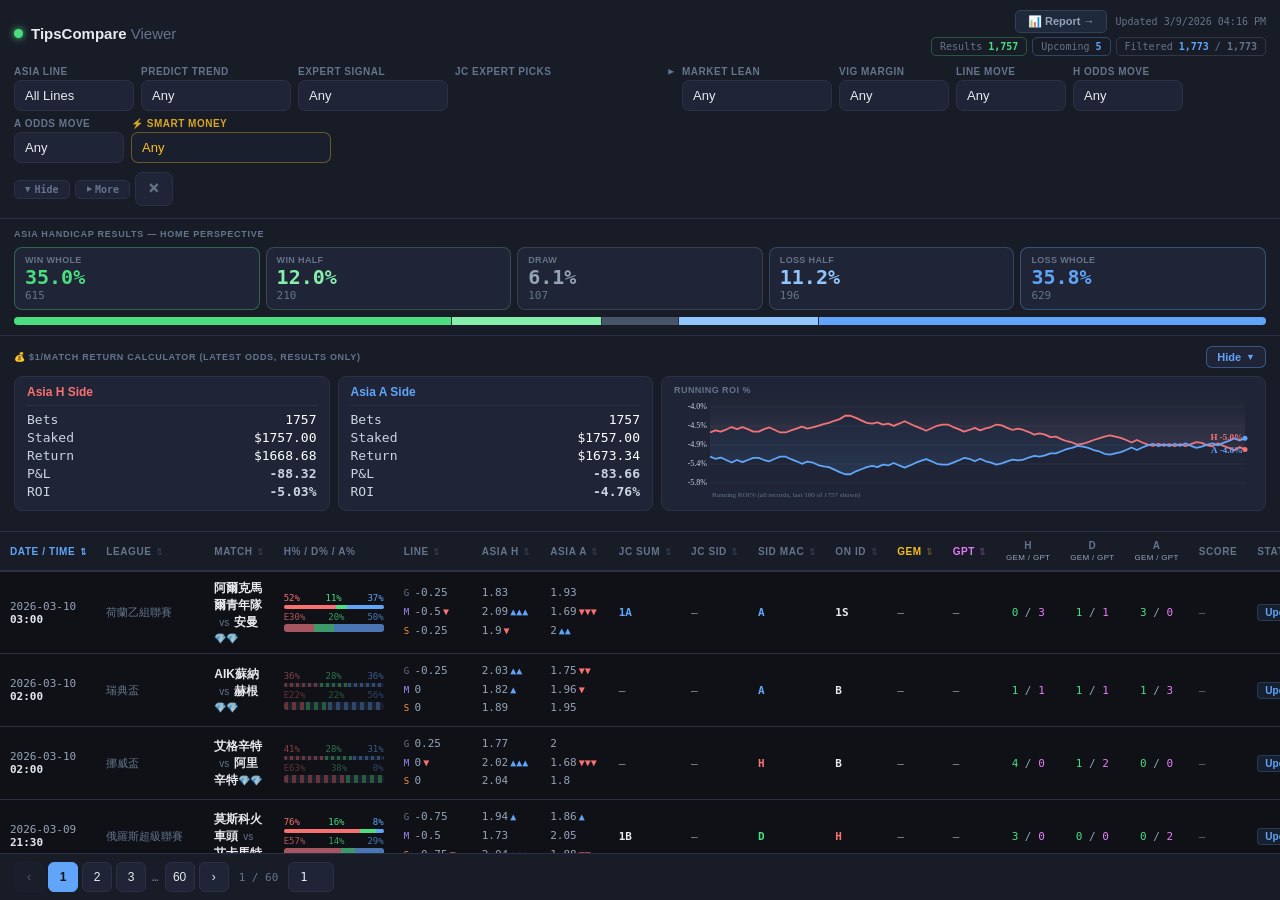
==== index.html @ 4c1ea46a "Add files via upload Now I understand the bug precisely:  1,822 records: ASIALINELN=0 with opening" ====
<!DOCTYPE html>
<html lang="zh-TW">
<head>
<meta charset="UTF-8"/>
<meta name="viewport" content="width=device-width, initial-scale=1.0, maximum-scale=1.0"/>
<title>TipsCompare Viewer</title>
<link rel="stylesheet" href="css/style.css"/>
</head>
<body>

<header>
  <div class="header-top">
    <div class="logo">
      <div class="logo-dot"></div>
      <h1>TipsCompare <span>Viewer</span></h1>
    </div>
    <div style="display:flex;flex-direction:column;align-items:flex-end;gap:4px">
      <div style="display:flex;align-items:center;gap:8px">
        <a href="report.html" style="padding:4px 12px;border-radius:5px;border:1px solid #334155;background:#1e293b;color:#94a3b8;font-size:11px;font-weight:600;text-decoration:none;font-family:var(--sans)">📊 Report →</a>
        <span class="updated" id="updatedAt"></span>
      </div>
      <div class="hstats">
        <div class="hstat" style="border-color:rgba(74,222,128,.3)">Results <b id="hResult" style="color:var(--accent)">—</b></div>
        <div class="hstat" style="border-color:rgba(96,165,250,.3)">Upcoming <b id="hPreeve" style="color:var(--accent2)">—</b></div>
        <div class="hstat" style="border-color:rgba(148,163,184,.2)">Filtered <b id="showCount" style="color:var(--accent2)">—</b> / <b id="totalCount" style="color:var(--muted)">—</b></div>
      </div>
    </div>
  </div>

  <!-- Secondary filters: collapsed by default -->
  <div class="filters collapsed" id="filtersPanel">
    <div class="fg" style="min-width:100px;max-width:130px">
      <div class="fl">Date Range</div>
      <select id="dateRangeSelect">
        <option value="">All Time</option>
        <option value="1">Last 1 Month</option>
        <option value="2">Last 2 Months</option>
        <option value="3">Last 3 Months</option>
        <option value="6">Last 6 Months</option>
        <option value="12">Last 12 Months</option>
      </select>
    </div>
    <div class="fg" style="min-width:90px;max-width:130px"><div class="fl">Search Teams</div><input type="text" id="searchInput" placeholder="Team name…"/></div>
    <div class="fg" style="min-width:90px;max-width:120px"><div class="fl">League</div><select id="catSelect"><option value="">All</option></select></div>
    <div class="fg" style="min-width:90px;max-width:110px">
      <div class="fl">Status</div>
      <select id="statusSelect">
        <option value="">All</option>
        <option value="Result">Result</option>
        <option value="PREEVE">Upcoming</option>
        <option value="Cancel">Cancelled</option>
        <option value="Closed">Closed</option>
        <option value="Suspen">Suspended</option>
      </select>
    </div>
  </div>

  <!-- Main filters: always visible -->
  <div class="filters" id="filtersMain">
    <div class="fg" style="min-width:90px;max-width:120px">
      <div class="fl">Asia Line</div>
      <select id="asialineSelect"><option value="">All Lines</option></select>
    </div>
    <div class="fg" style="min-width:110px;max-width:150px">
      <div class="fl">Predict Trend</div>
      <select id="predictSelect">
        <option value="">Any</option>
        <option value="H-lead">H Leaning (H highest)</option>
        <option value="D-lead">D Leaning (D highest)</option>
        <option value="A-lead">A Leaning (A highest)</option>
        <option disabled>── H Side ──</option>
        <option value="H-weak">H Mild (H &lt; 50%)</option>
        <option value="H-strong">H Backed (H ≥ 50%)</option>
        <option value="H-vstrong">H Dominant (H ≥ 70%)</option>
        <option disabled>── A Side ──</option>
        <option value="A-weak">A Mild (A &lt; 50%)</option>
        <option value="A-strong">A Backed (A ≥ 50%)</option>
        <option value="A-vstrong">A Dominant (A ≥ 70%)</option>
      </select>
    </div>
    <div class="fg fg-expert" style="min-width:110px;max-width:150px">
      <div class="fl">Expert Signal</div>
      <select id="expertSelect">
        <option value="">Any</option>
        <option disabled>── Direction ──</option>
        <option value="H-dom">H Leaning (Expert H highest)</option>
        <option value="H-strong-e">H Backed (Expert H ≥ 50%)</option>
        <option value="H-vstrong-e">H Dominant (Expert H ≥ 67%)</option>
        <option value="H-ultra-e">H Overwhelming (Expert H ≥ 83%)</option>
        <option value="A-dom">A Leaning (Expert A highest)</option>
        <option value="A-strong-e">A Backed (Expert A ≥ 50%)</option>
        <option value="A-vstrong-e">A Dominant (Expert A ≥ 67%)</option>
        <option value="A-ultra-e">A Overwhelming (Expert A ≥ 83%)</option>
        <option disabled>── Band Signal ──</option>
        <option value="H-max-weak">H Max ≤54% (H leads, weak signal)</option>
        <option value="H-max-mod">H Max 55–59% (H leads, moderate)</option>
        <option value="A-max-weak">A Max ≤54% (A leads, weak signal)</option>
        <option value="A-max-mod">A Max 55–59% (A leads, moderate)</option>
        <option disabled>── vs Predict ──</option>
        <option value="agree">Agrees with Predict</option>
        <option value="disagree">Disagrees with Predict</option>
        <option disabled>── Split Signal ──</option>
        <option value="split10">Split ≤10pts (H/A within 10pts)</option>
        <option value="split20">Split ≤20pts (H/A within 20pts)</option>
        <option disabled>── Confidence ──</option>
        <option value="high-conf">High Confidence</option>
        <option value="high-conf-H">High Conf + H Leaning</option>
        <option value="high-conf-H50">High Conf + H ≥ 50%</option>
        <option value="high-conf-H70">High Conf + H ≥ 67%</option>
        <option value="high-conf-H90">High Conf + H ≥ 83%</option>
        <option value="high-conf-A">High Conf + A Leaning</option>
        <option value="high-conf-A50">High Conf + A ≥ 50%</option>
        <option value="high-conf-A70">High Conf + A ≥ 67%</option>
        <option value="high-conf-A90">High Conf + A ≥ 83%</option>
        <option value="low-conf">Low Confidence ⚠</option>
        <option value="low-conf-H">Low Conf ⚠ + H Leaning</option>
        <option value="low-conf-H50">Low Conf ⚠ + H ≥ 50%</option>
        <option value="low-conf-H70">Low Conf ⚠ + H ≥ 67%</option>
        <option value="low-conf-H90">Low Conf ⚠ + H ≥ 83%</option>
        <option value="low-conf-A">Low Conf ⚠ + A Leaning</option>
        <option value="low-conf-A50">Low Conf ⚠ + A ≥ 50%</option>
        <option value="low-conf-A70">Low Conf ⚠ + A ≥ 67%</option>
        <option value="low-conf-A90">Low Conf ⚠ + A ≥ 83%</option>
      </select>
    </div>
    <div class="fg fg-jcpick" style="min-width:220px;max-width:420px">
      <div class="fl" style="display:flex;align-items:center;justify-content:space-between;cursor:pointer;user-select:none" onclick="toggleJCPickPanel()">
        <span>JC Expert Picks</span>
        <span id="jcPickArrow" style="font-size:10px;color:#64748b;margin-left:6px;display:inline-block;transform:rotate(-90deg);transition:transform .2s">&#x25BC;</span>
      </div>
      <div id="jcPickFilter" style="display:none;flex-direction:column;gap:5px">
        <!-- rows injected by initJCPickFilter() -->
      </div>
    </div>
    <div class="fg" style="min-width:110px;max-width:150px">
      <div class="fl">Market Lean</div>
      <select id="marketSelect">
        <option value="">Any</option>
        <option value="balanced">Balanced (48–52%)</option>
        <option value="dead-even">Dead Even (49–51%)</option>
        <option disabled>── H Side ──</option>
        <option value="h-50to55">H Lean (50–55%)</option>
        <option value="h-slight">H Slight Edge (52–55%)</option>
        <option value="h-clear">H Clear Edge (55%+)</option>
        <option disabled>── A Side ──</option>
        <option value="a-45to50">A Lean (45–50%)</option>
        <option value="a-slight">A Slight Edge (45–48%)</option>
        <option value="a-clear">A Clear Edge (45%-)</option>
      </select>
    </div>
    <div class="fg" style="min-width:90px;max-width:110px">
      <div class="fl">Vig Margin</div>
      <select id="vigSelect">
        <option value="">Any</option>
        <option value="vig-tight">💎 Tight (&lt;5%)</option>
        <option value="vig-normal">Normal (5–6%)</option>
        <option value="vig-wide">💎💎 Wide (6–7%)</option>
        <option value="vig-soft">💎💎💎 Soft (≥7%)</option>
      </select>
    </div>
    <div class="fg" style="min-width:90px;max-width:110px">
      <div class="fl">Line Move</div>
      <select id="lineMoveSelect">
        <option value="">Any</option>
        <option value="up">▲ Any Rise</option>
        <option value="up2">▲▲ Rose ≥0.5</option>
        <option value="up3">▲▲▲ Rose ≥1.0</option>
        <option value="down">▼ Any Drop</option>
        <option value="down2">▼▼ Dropped ≥0.5</option>
        <option value="down3">▼▼▼ Dropped ≥1.0</option>
        <option value="flat">— Unchanged</option>
      </select>
    </div>
    <div class="fg" style="min-width:90px;max-width:110px">
      <div class="fl">H Odds Move</div>
      <select id="hMoveSelect">
        <option value="">Any</option>
        <option value="short">▼ Any Shorten</option>
        <option value="short2">▼▼ Shortened ≥5%</option>
        <option value="short3">▼▼▼ Shortened ≥10%</option>
        <option value="drift">▲ Any Lengthen</option>
        <option value="drift2">▲▲ Lengthened ≥5%</option>
        <option value="drift3">▲▲▲ Lengthened ≥10%</option>
        <option value="flat">— Unchanged</option>
      </select>
    </div>
    <div class="fg" style="min-width:90px;max-width:110px">
      <div class="fl">A Odds Move</div>
      <select id="aMoveSelect">
        <option value="">Any</option>
        <option value="short">▼ Any Shorten</option>
        <option value="short2">▼▼ Shortened ≥5%</option>
        <option value="short3">▼▼▼ Shortened ≥10%</option>
        <option value="drift">▲ Any Lengthen</option>
        <option value="drift2">▲▲ Lengthened ≥5%</option>
        <option value="drift3">▲▲▲ Lengthened ≥10%</option>
        <option value="flat">— Unchanged</option>
      </select>
    </div>
    <div class="fg fg-smart" style="min-width:130px;max-width:200px">
      <div class="fl">⚡ Smart Money</div>
      <select id="smartSelect">
        <option value="">Any</option>
        <option disabled>── H Bet Signals ──</option>
        <option value="sm1">▲ Line Rose + Expert H≥67% (H bet)</option>
        <option value="sm3">▲ Line Rose + Expert H≥67% + Vig&lt;6% (H bet)</option>
        <option value="sm2">▲ Line Rose + Expert H≥83% + Vig&lt;6% (H bet)</option>
        <option disabled>── Contrarian H Signals ──</option>
        <option value="sm4">Expert A≥83% + Line Unchanged (H bet)</option>
        <option value="sm5">Expert A≥83% + Line Rose (H bet)</option>
        <option disabled>── A Bet Signals ──</option>
        <option value="sm6">▼ Line Dropped + Expert A≥50% + Vig&lt;6% (A bet)</option>
        <option disabled>── Contrarian A Signals ──</option>
        <option value="sm7">Expert H≥83% + Line Unchanged (A bet)</option>
        <option disabled>── 6-Expert Consensus Fade ──</option>
        <option value="sm8">3+ Experts H + H odds drift (A bet) +14.5%</option>
        <option value="sm9">3+ Experts H + A odds short (A bet) +13.0%</option>
        <option value="sm10">3+ Experts H + Line dropped (A bet) +9.5%</option>
        <option value="sm11">4+ Experts A consensus (H bet) +5.6%</option>
        <option value="sm12">4+ Experts H consensus (A bet) +3.3%</option>
        <option disabled>── 💀 Best-Price Skull (fade) ──</option>
        <option value="sm13">💀 HKJC best HOME price (lean Away)</option>
        <option value="sm14">💀 HKJC best AWAY price (lean Home)</option>
      </select>
    </div>
  </div>

  <!-- Persistent control bar — always visible -->
  <div class="filter-actions">
    <button class="filter-toggle-secondary" id="mainFilterToggle" onclick="toggleMainFilters()">
      <span class="ft-arrow" id="mainFilterArrow" style="transition:transform .2s;display:inline-block">▼</span>
      <span id="mainFilterLabel">Hide</span>
    </button>
    <button class="filter-toggle-secondary" id="filterToggle" onclick="toggleFilters()">
      <span class="ft-arrow" id="secFilterArrow" style="transform:rotate(-90deg);transition:transform .2s;display:inline-block">▼</span>
      <span id="filterToggleLabel">More</span>
    </button>
    <button class="btn-clear" onclick="clearFilters()">&#x2715;</button>
  </div>
</header>


<div id="asiaStats">
  <div class="as-title">Asia Handicap Results — Home Perspective</div>
  <div class="as-row">
    <div class="as-card ww"><div class="as-card-label">Win Whole</div><div class="as-card-pct" id="as-ww-p">—</div><div class="as-card-count" id="as-ww">—</div></div>
    <div class="as-card wh"><div class="as-card-label">Win Half</div><div class="as-card-pct" id="as-wh-p">—</div><div class="as-card-count" id="as-wh">—</div></div>
    <div class="as-card dd"><div class="as-card-label">Draw</div><div class="as-card-pct" id="as-dd-p">—</div><div class="as-card-count" id="as-dd">—</div></div>
    <div class="as-card lh"><div class="as-card-label">Loss Half</div><div class="as-card-pct" id="as-lh-p">—</div><div class="as-card-count" id="as-lh">—</div></div>
    <div class="as-card lw"><div class="as-card-label">Loss Whole</div><div class="as-card-pct" id="as-lw-p">—</div><div class="as-card-count" id="as-lw">—</div></div>
  </div>
  <div class="as-bar-wrap" id="as-bar"></div>
</div>

<div id="betCalc">
  <div style="display:flex;align-items:center;justify-content:space-between;margin-bottom:8px">
    <div class="bc-title" style="margin-bottom:0">💰 $1/Match Return Calculator (Latest Odds, Results Only)</div>
    <button class="filter-toggle active" id="betCalcToggle" onclick="toggleBetCalc()"><span id="betCalcLabel">Hide</span> <span class="ft-arrow">▼</span></button>
  </div>
  <div class="bc-summary" id="betCalcBody">
    <div class="bc-card">
      <div class="bc-side" style="color:#f87171">Asia H Side</div>
      <div class="bc-row"><span>Bets</span><span id="bc-h-bets">—</span></div>
      <div class="bc-row"><span>Staked</span><span id="bc-h-staked">—</span></div>
      <div class="bc-row"><span>Return</span><span id="bc-h-return">—</span></div>
      <div class="bc-row"><span>P&amp;L</span><span id="bc-h-pnl">—</span></div>
      <div class="bc-row"><span>ROI</span><span id="bc-h-roi">—</span></div>
    </div>
    <div class="bc-card">
      <div class="bc-side" style="color:#60a5fa">Asia A Side</div>
      <div class="bc-row"><span>Bets</span><span id="bc-a-bets">—</span></div>
      <div class="bc-row"><span>Staked</span><span id="bc-a-staked">—</span></div>
      <div class="bc-row"><span>Return</span><span id="bc-a-return">—</span></div>
      <div class="bc-row"><span>P&amp;L</span><span id="bc-a-pnl">—</span></div>
      <div class="bc-row"><span>ROI</span><span id="bc-a-roi">—</span></div>
    </div>
    <div class="bc-card" style="flex:2;min-width:200px">
      <div class="bc-card-label">Running ROI %</div>
      <div class="bc-chart-wrap"><canvas id="betChart"></canvas></div>
    </div>
  </div>
</div>

<!-- ML Predictions widget -->

</div>

<div id="loadingState"><div class="spinner"></div><span>Loading match data…</span></div>

<div id="errorState">
  <div style="font-size:36px">⚠️</div>
  <h2>Could not load data</h2>
  <p id="errorMsg" style="font-size:12px;max-width:400px;line-height:1.6;color:var(--muted)"></p>
  <br/><button class="retry-btn" onclick="loadData()">↻ Retry</button>
</div>

<div class="table-scroll" id="tableArea" style="display:none">
  <table id="mainTable">
    <thead><tr>
      <th onclick="sortBy('DATE')" id="th-DATE">Date / Time <span class="si">⇅</span></th>
      <th onclick="sortBy('CATEGORY')" id="th-CATEGORY">League <span class="si">⇅</span></th>
      <th onclick="sortBy('TEAMH')" id="th-TEAMH">Match <span class="si">⇅</span></th>
      <th id="th-PREDICT">H% / D% / A%</th>
      <th onclick="sortBy('ASIALINE')" id="th-ASIALINE">Line <span class="si">⇅</span></th>
      <th onclick="sortBy('ASIAH')" id="th-ASIAH">Asia H <span class="si">⇅</span></th>
      <th onclick="sortBy('ASIAA')" id="th-ASIAA">Asia A <span class="si">⇅</span></th>
      <th onclick="sortBy('JCTIPSUM')" id="th-JCTIPSUM">JC Sum <span class="si">⇅</span></th>
      <th onclick="sortBy('JCTIPSID')" id="th-JCTIPSID">JC SID <span class="si">⇅</span></th>
      <th onclick="sortBy('TIPSIDMAC')" id="th-TIPSIDMAC">SID Mac <span class="si">⇅</span></th>
      <th onclick="sortBy('TIPSONID')" id="th-TIPSONID">ON ID <span class="si">⇅</span></th>
      <th onclick="sortBy('TIPSGEM')" id="th-TIPSGEM" style="color:#fbbf24">Gem <span class="si">⇅</span></th>
      <th onclick="sortBy('TIPSGPT')" id="th-TIPSGPT" style="color:#e879f9">GPT <span class="si">⇅</span></th>
      <th onclick="sortBy('GEMH')" id="th-GEMH" style="text-align:center">H<br><span style="font-size:8px;color:#94a3b8;font-weight:400;letter-spacing:.04em">Gem / GPT</span></th>
      <th onclick="sortBy('GEMD')" id="th-GEMD" style="text-align:center">D<br><span style="font-size:8px;color:#94a3b8;font-weight:400;letter-spacing:.04em">Gem / GPT</span></th>
      <th onclick="sortBy('GEMA')" id="th-GEMA" style="text-align:center">A<br><span style="font-size:8px;color:#94a3b8;font-weight:400;letter-spacing:.04em">Gem / GPT</span></th>
      <th>Score</th>
      <th>Status</th>
    </tr></thead>
    <tbody id="tableBody"></tbody>
  </table>
  <div class="empty" id="emptyState" style="display:none"><span>🔎</span>No matches found.</div>
</div>

<div class="pagination" id="pagination"></div>

<div class="panel-overlay" id="panelOverlay" onclick="closePanelBg(event)">
  <div class="panel">
    <div class="ph">
      <div><div class="ph-title" id="panelTitle"></div><div class="ph-meta" id="panelMeta"></div></div>
      <button class="pc-btn" onclick="closePanel()">✕</button>
    </div>
    <div class="pb" id="panelBody"></div>
  </div>
</div>

<script src="js/helpers.js"></script>
<script src="js/stats.js"></script>
<script src="js/app.js"></script>
<script src="js/render.js"></script>
<script src="js/detail.js"></script>
<script src="js/report-ml.js"></script>
</body>
</html>
---- css/style.css ----
:root{--bg:#0f1117;--surface:#181c27;--surface2:#1f2536;--border:#2b3048;--accent:#4ade80;--accent2:#60a5fa;--warn:#fb923c;--text:#e8eaf0;--muted:#64748b;--mono:'IBM Plex Mono',monospace;--sans:'Outfit',sans-serif}
*{box-sizing:border-box;margin:0;padding:0;-webkit-tap-highlight-color:transparent}
html,body{height:100%;overflow:hidden}
body{background:var(--bg);color:var(--text);font-family:var(--sans);font-size:14px;display:flex;flex-direction:column;height:100vh}

/* HEADER */
header{background:var(--surface);border-bottom:1px solid var(--border);padding:10px 14px;flex-shrink:0}
.header-top{display:flex;align-items:center;justify-content:space-between;gap:8px;margin-bottom:10px}
.logo{display:flex;align-items:center;gap:8px}
.logo-dot{width:9px;height:9px;border-radius:50%;background:var(--accent);box-shadow:0 0 7px var(--accent);flex-shrink:0}
.logo h1{font-size:15px;font-weight:800}
.logo span{color:var(--muted);font-weight:400}
.hstats{display:flex;gap:5px;flex-wrap:wrap}
.hstat{padding:3px 8px;border-radius:5px;border:1px solid var(--border);color:var(--muted);font-family:var(--mono);font-size:10px;white-space:nowrap}
.hstat b{color:var(--text)}
.updated{font-size:10px;color:var(--muted);font-family:var(--mono);white-space:nowrap}

/* FILTERS */
.filter-header{display:flex;align-items:center;justify-content:space-between;margin-bottom:6px}
.filter-toggle{display:flex;align-items:center;gap:5px;padding:4px 10px;border-radius:6px;border:1px solid var(--border);background:var(--surface2);color:var(--muted);font-size:11px;font-family:var(--sans);font-weight:600;cursor:pointer;white-space:nowrap;transition:color .15s,border-color .15s}
.filter-toggle.active{color:var(--accent2);border-color:rgba(96,165,250,.4)}
.ft-arrow{font-size:9px;transition:transform .2s;display:inline-block}
.filter-toggle.collapsed .ft-arrow{transform:rotate(-90deg)}
.filters{display:flex;flex-wrap:wrap;gap:7px;margin-bottom:5px}
.filters.collapsed{display:none}
.fg{display:flex;flex-direction:column;gap:3px;flex:0 1 auto;min-width:100px}
.fl{font-size:10px;font-weight:700;color:var(--muted);text-transform:uppercase;letter-spacing:.05em}
.filters-secondary-row{display:flex;align-items:center;gap:8px;margin-bottom:4px}
.filter-toggle-secondary{padding:3px 10px;border-radius:5px;border:1px solid var(--border);background:var(--surface2);color:var(--muted);font-size:10px;font-weight:600;cursor:pointer;font-family:var(--mono);display:inline-flex;align-items:center;gap:4px}
.filter-toggle-secondary:hover{color:var(--text);border-color:#475569}
.filter-actions{display:flex;flex-direction:row;gap:5px;align-items:center;padding:4px 0 2px;flex-wrap:wrap}
input,select{background:var(--surface2);border:1px solid var(--border);border-radius:7px;color:var(--text);font-family:var(--sans);font-size:13px;padding:7px 10px;outline:none;width:100%;transition:border-color .15s;appearance:none;-webkit-appearance:none}
input:focus,select:focus{border-color:var(--accent2)}
input::placeholder{color:var(--muted)}
.btn-clear{padding:7px 12px;border-radius:7px;font-size:12px;font-weight:600;font-family:var(--sans);cursor:pointer;border:1px solid var(--border);background:var(--surface2);color:var(--muted);white-space:nowrap;align-self:flex-end;min-height:34px}
.btn-clear:active{color:var(--text)}

/* SMART MONEY FILTER */
.fg-smart select{background:#1a1f2e;border:1px solid rgba(251,191,36,.35);border-radius:7px;color:#fbbf24}
.fg-smart select:focus{border-color:rgba(251,191,36,.7)}
.fg-smart .fl{color:#fbbf24;opacity:.85}
/* RESULTS BAR */
.results-bar{padding:5px 14px;font-size:11px;color:var(--muted);font-family:var(--mono);display:flex;justify-content:space-between;align-items:center;border-bottom:1px solid var(--border);flex-shrink:0;flex-wrap:wrap;gap:2px}
.results-bar b{color:var(--accent)}

/* BET CALCULATOR */
#betCalc{background:var(--surface);border-bottom:1px solid var(--border);padding:10px 14px;flex-shrink:0;display:none}
.bc-title{font-size:9px;font-weight:700;text-transform:uppercase;letter-spacing:.08em;color:var(--muted);margin-bottom:8px;font-family:var(--sans)}
.bc-summary{display:flex;gap:8px;flex-wrap:wrap;margin-bottom:10px}
.bc-card{flex:1;min-width:120px;background:var(--surface2);border:1px solid var(--border);border-radius:8px;padding:8px 12px}
.bc-card-label{font-size:9px;font-weight:700;text-transform:uppercase;letter-spacing:.05em;color:var(--muted);margin-bottom:4px}
.bc-side{font-size:12px;font-weight:700;margin-bottom:6px;padding-bottom:6px;border-bottom:1px solid var(--border);color:#fff}
.bc-row{display:flex;justify-content:space-between;font-size:13px;font-family:var(--mono);margin-bottom:3px;color:#fff}
.bc-row span:first-child{color:#cbd5e1}
.bc-pos{color:#4ade80;font-weight:700}
.bc-neg{color:#f87171;font-weight:700}
.bc-chart-wrap{position:relative;height:110px}
canvas#betChart{width:100%;height:110px}
/* ASIA STATS PANEL */
#asiaStats{background:var(--surface);border-bottom:1px solid var(--border);padding:10px 14px;flex-shrink:0;display:none}
.as-title{font-size:9px;font-weight:700;text-transform:uppercase;letter-spacing:.08em;color:var(--muted);margin-bottom:8px;font-family:var(--sans)}
.as-row{display:flex;gap:6px;align-items:stretch;margin-bottom:7px;flex-wrap:wrap}
.as-card{flex:1;min-width:56px;background:var(--surface2);border-radius:8px;padding:7px 10px;border:1px solid var(--border);display:flex;flex-direction:column;gap:2px}
.as-card.ww{border-color:rgba(74,222,128,.35)}
.as-card.wh{border-color:rgba(134,239,172,.2)}
.as-card.dd{border-color:rgba(148,163,184,.2)}
.as-card.lh{border-color:rgba(147,197,253,.2)}
.as-card.lw{border-color:rgba(96,165,250,.35)}
.as-card-label{font-size:9px;color:var(--muted);font-weight:600;text-transform:uppercase;letter-spacing:.04em;white-space:nowrap}
.as-card-pct{font-size:20px;font-weight:800;font-family:var(--mono);line-height:1}
.as-card-count{font-size:11px;font-family:var(--mono);color:var(--muted)}
.as-card.ww .as-card-pct{color:#4ade80}
.as-card.wh .as-card-pct{color:#86efac}
.as-card.dd .as-card-pct{color:#94a3b8}
.as-card.lh .as-card-pct{color:#93c5fd}
.as-card.lw .as-card-pct{color:#60a5fa}
.as-bar-wrap{height:8px;border-radius:4px;background:var(--border);display:flex;overflow:hidden;gap:1px}
.as-bar-ww{background:#4ade80}
.as-bar-wh{background:#86efac}
.as-bar-dd{background:#475569}
.as-bar-lh{background:#93c5fd}
.as-bar-lw{background:#60a5fa}
@media(max-width:480px){
  .as-card{padding:6px 8px}
  .as-card-count{font-size:15px}
  .as-card-label{font-size:8px}
}

/* LOADING / ERROR */
#loadingState{display:flex;flex-direction:column;align-items:center;justify-content:center;flex:1;gap:14px;color:var(--muted)}
.spinner{width:32px;height:32px;border:3px solid var(--border);border-top-color:var(--accent);border-radius:50%;animation:spin .8s linear infinite}
@keyframes spin{to{transform:rotate(360deg)}}
#errorState{display:none;flex-direction:column;align-items:center;justify-content:center;flex:1;gap:10px;color:var(--muted);text-align:center;padding:24px}
#errorState h2{color:#f87171;font-size:16px}
.retry-btn{padding:8px 18px;background:var(--surface2);border:1px solid var(--border);border-radius:7px;color:var(--text);font-size:13px;font-family:var(--sans);cursor:pointer;font-weight:600}

/* TABLE SCROLL */
.table-scroll{flex:1;overflow:auto;-webkit-overflow-scrolling:touch}

/* DESKTOP TABLE */
@media(min-width:600px){
  table{width:100%;border-collapse:collapse;font-size:12px;min-width:600px}
  thead th{padding:8px 10px;text-align:left;font-size:10px;font-weight:700;text-transform:uppercase;letter-spacing:.06em;color:var(--muted);white-space:nowrap;cursor:pointer;user-select:none;border-bottom:2px solid var(--border);background:var(--surface);font-family:var(--sans);transition:color .15s}
  thead th:hover{color:var(--text)}
  thead th.sort-asc,thead th.sort-desc{color:var(--accent2)}
  thead th .si{font-size:9px;margin-left:2px;opacity:.3}
  thead th.sort-asc .si,thead th.sort-desc .si{opacity:1}
  tbody tr{border-bottom:1px solid var(--border);cursor:pointer;transition:background .1s}
  tbody tr:hover{background:var(--surface2)}
  tbody tr.selected{background:#1a2640;border-left:3px solid var(--accent2)}
  td{padding:8px 10px;white-space:nowrap;overflow:hidden;max-width:150px;text-overflow:ellipsis;color:#c0c8d8;font-family:var(--mono);font-size:11px}
  td.tcell{font-family:var(--sans);font-size:12px;color:var(--text);font-weight:500}
  td.ccell{font-family:var(--sans);font-size:11px;color:var(--muted)}
  .oc{color:#94a3b8}
}

@media(max-width:599px){
  /* Body layout */
  html,body{height:auto;overflow:auto}
  body{min-height:100vh}
  .table-scroll{flex:1;overflow:visible;max-height:none}

  /* Header compact */
  header{padding:8px 10px}
  .header-top{margin-bottom:6px;gap:6px}
  .logo h1{font-size:13px}
  .logo-dot{width:7px;height:7px}
  .hstats{gap:4px}
  .hstat{font-size:9px;padding:2px 6px}
  .updated{font-size:9px}

  /* Filters: auto-fill, min 100px → 3 per row on most phones */
  .filters{display:grid;grid-template-columns:repeat(auto-fill,minmax(100px,1fr));gap:5px;margin-bottom:5px}
  .filters.collapsed{display:none}
  .fg{min-width:0}
  input,select{font-size:11px;padding:5px 7px}
  .fl{font-size:9px}

  /* Expert Signal & JC Expert Picks: wider, span 2 cols */
  .fg-expert{grid-column:span 1}
  .fg-jcpick{grid-column:1/-1}
  .fg-smart{grid-column:span 1}

  /* Action buttons row: always visible below filters */
  .filter-actions{flex-direction:row;gap:5px;padding:4px 0 2px}
  .filter-toggle-secondary{padding:5px 10px;font-size:11px;border-radius:6px;white-space:nowrap}
  .btn-clear{padding:5px 10px;font-size:11px;min-height:auto;align-self:auto}

  /* Table cards */
  table,thead,tbody,tr,th,td{display:block;width:100%}
  table.ot,table.ot thead,table.ot tbody,table.ot tr,table.ot th,table.ot td{display:revert;width:auto}
  thead{display:none}
  tbody tr{background:var(--surface);border:1px solid var(--border);border-radius:10px;margin:8px 10px;padding:12px;cursor:pointer;position:relative}
  tbody tr:active{background:var(--surface2)}
  tbody tr.selected{border-color:var(--accent2);background:#1a2640}
  td{padding:0;border:none;white-space:normal;max-width:100%;overflow:visible}

  /* Pagination */
  .pagination{flex-wrap:wrap;justify-content:center;padding:10px 8px;gap:6px;position:sticky;bottom:0;background:var(--surface);z-index:10;border-top:1px solid var(--border)}
  .pagination.pg-visible{display:flex}
  .pg-btn{width:36px;height:36px;font-size:14px;flex-shrink:0}
  .pg-info{width:100%;text-align:center;margin:4px 0 0}
  .pg-input{width:50px;height:36px;font-size:13px}
}

.score{font-weight:700;color:var(--text)}
.status-badge{display:inline-block;padding:2px 7px;border-radius:4px;font-size:10px;font-weight:700;font-family:var(--sans);white-space:nowrap}
.s-result{background:rgba(74,222,128,.1);color:var(--accent);border:1px solid rgba(74,222,128,.2)}
.s-preeve{background:rgba(96,165,250,.1);color:var(--accent2);border:1px solid rgba(96,165,250,.2)}
.s-cancel{background:rgba(148,163,184,.08);color:var(--muted);border:1px solid rgba(148,163,184,.15)}
mark{background:rgba(96,165,250,.2);color:var(--accent2);border-radius:2px;padding:0 1px}
.empty{text-align:center;padding:50px 20px;color:var(--muted)}
.empty span{font-size:28px;display:block;margin-bottom:8px}

/* PAGINATION */
.pagination{padding:8px 14px;display:none;align-items:center;gap:4px;flex-wrap:wrap;font-family:var(--mono);font-size:11px;border-top:1px solid var(--border);flex-shrink:0;background:var(--surface)}
.pagination.pg-visible{display:flex}
.pg-btn{width:30px;height:30px;border-radius:6px;border:1px solid var(--border);background:var(--surface2);color:var(--text);cursor:pointer;font-size:12px;display:flex;align-items:center;justify-content:center}
.pg-btn:active{border-color:var(--accent2);color:var(--accent2)}
.pg-btn.active{background:var(--accent2);color:#0f1117;border-color:var(--accent2);font-weight:700}
.pg-btn[disabled]{opacity:.3;cursor:default;pointer-events:none}
.pg-info{color:var(--muted);margin:0 6px}
.pg-input{width:46px;height:30px;border-radius:6px;border:1px solid var(--border);background:var(--surface2);color:var(--text);font-family:var(--mono);font-size:12px;text-align:center;outline:none;padding:0 4px}
.pg-input:focus{border-color:var(--accent2)}
@media(min-width:600px) and (max-width:1024px){
  /* Tablet: allow header to scroll so pagination is never clipped */
  html,body{height:auto;overflow:auto}
  body{min-height:100vh;flex-direction:column}
  .table-scroll{flex:1;overflow:visible;max-height:none}
  .pagination{display:flex;flex-wrap:wrap;justify-content:center;padding:10px 8px;gap:6px;position:sticky;bottom:0;background:var(--surface);z-index:10;border-top:1px solid var(--border)}
  .pagination.pg-visible{display:flex}
  .pg-btn{width:38px;height:38px;font-size:14px;flex-shrink:0}
  .pg-info{text-align:center;margin:0 4px}
  .pg-input{width:50px;height:38px;font-size:13px}
  .filters{flex-wrap:wrap;gap:6px}
}

/* DETAIL PANEL */
.panel-overlay{display:none;position:fixed;inset:0;background:rgba(0,0,0,.75);z-index:999;align-items:flex-end;justify-content:center}
.panel-overlay.open{display:flex}
@keyframes slideUp{from{transform:translateY(50px);opacity:0}to{transform:translateY(0);opacity:1}}
.panel{background:var(--surface);border:1px solid var(--border);border-radius:16px 16px 0 0;width:100%;max-width:860px;max-height:88vh;overflow-y:auto;-webkit-overflow-scrolling:touch;animation:slideUp .2s ease}
.ph{padding:14px 16px 12px;border-bottom:1px solid var(--border);display:flex;justify-content:space-between;align-items:flex-start;position:sticky;top:0;background:var(--surface);z-index:1;border-radius:16px 16px 0 0}
.ph::before{content:'';position:absolute;top:8px;left:50%;transform:translateX(-50%);width:36px;height:4px;background:var(--border);border-radius:2px}
.ph-title{font-size:16px;font-weight:700;margin-bottom:3px;line-height:1.3;padding-top:8px}
.ph-meta{font-size:11px;color:var(--muted);font-family:var(--mono)}
.pc-btn{width:28px;height:28px;border-radius:6px;background:var(--surface2);border:1px solid var(--border);color:var(--muted);font-size:14px;cursor:pointer;display:flex;align-items:center;justify-content:center;flex-shrink:0;margin-top:8px}
.pb{padding:14px 16px 32px;display:grid;grid-template-columns:1fr 1fr;gap:10px}
@media(max-width:480px){.pb{grid-template-columns:1fr}.dc.full{grid-column:1}}
.dc{background:var(--surface2);border:1px solid var(--border);border-radius:10px;padding:12px}
.dc.full{grid-column:1/-1}
.dc h3{font-size:10px;font-weight:700;text-transform:uppercase;letter-spacing:.06em;color:var(--muted);margin-bottom:10px}
.dr{display:flex;justify-content:space-between;align-items:center;margin-bottom:7px;gap:8px}
.dr:last-child{margin-bottom:0}
.dk{color:var(--muted);font-size:11px;flex-shrink:0}
.dv{color:var(--text);font-family:var(--mono);font-weight:600;font-size:11px;text-align:right}
.sd{display:flex;align-items:center;justify-content:center;gap:10px;padding:8px 0}
.st{text-align:center;flex:1}
.st .stn{font-size:11px;color:var(--muted);margin-bottom:3px}
.st .ssc{font-size:30px;font-weight:800;font-family:var(--mono);line-height:1}
.sdiv{font-size:16px;color:var(--border);font-weight:700}
.hts{text-align:center;font-size:10px;color:var(--muted);font-family:var(--mono);margin-top:4px}
.pl{display:flex;justify-content:space-between;font-size:10px;color:var(--muted);margin-bottom:5px;font-family:var(--mono)}
.pbar{height:7px;border-radius:4px;background:var(--border);display:flex;overflow:hidden}
.ph2{background:var(--accent2)}.pd2{background:#a78bfa}.pa2{background:var(--warn)}
.tg{display:grid;grid-template-columns:repeat(4,1fr);gap:6px;margin-top:6px}.tg2{display:grid;grid-template-columns:1fr 1fr;gap:6px;margin-top:6px}
.ti{background:var(--surface);border:1px solid var(--border);border-radius:7px;padding:8px 10px}
.tl{font-size:9px;color:var(--muted);margin-bottom:2px;text-transform:uppercase}
.tv{font-size:18px;font-weight:700;color:var(--accent);font-family:var(--mono)}
.ot{width:100%;border-collapse:collapse;font-family:var(--mono);font-size:11px;margin-top:4px}
.ot th{font-size:9px;color:var(--muted);text-align:center;padding:3px 4px;text-transform:uppercase;font-weight:600}
.ot td{text-align:center;padding:5px 4px;color:var(--text);font-weight:600;border-top:1px solid var(--border);font-size:11px}
.ot .ol{text-align:left;color:var(--muted);font-weight:400}
::-webkit-scrollbar{width:3px;height:3px}
::-webkit-scrollbar-thumb{background:var(--border);border-radius:2px}
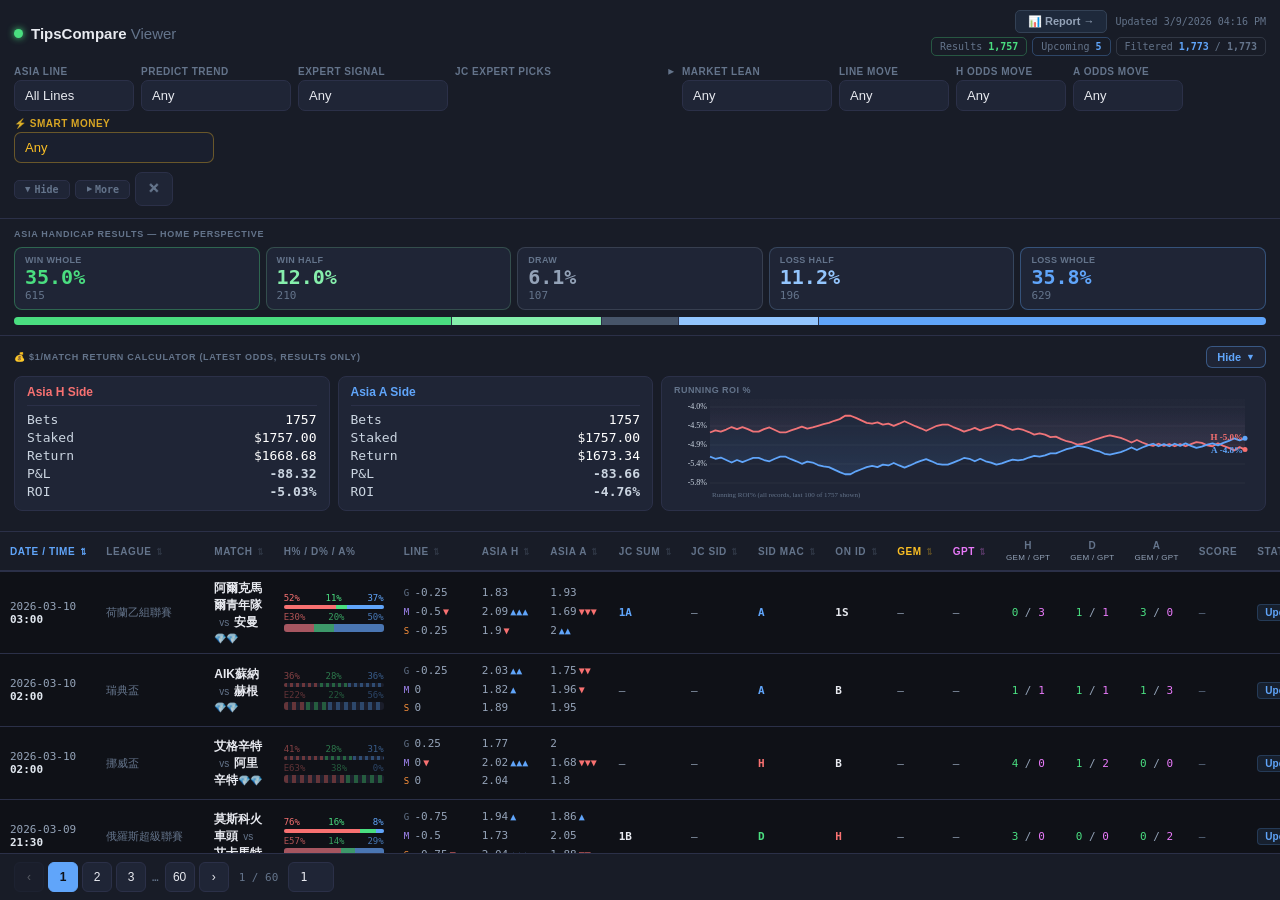
==== commit 6a954bc0: "Add files via upload Found it — "Vig Margin" is a filter dropdown in the main filter row. You want t" ====
--- a/index.html
+++ b/index.html
@@ -51,6 +51,16 @@
         <option value="Cancel">Cancelled</option>
         <option value="Closed">Closed</option>
         <option value="Suspen">Suspended</option>
+      </select>
+    </div>
+    <div class="fg" style="min-width:90px;max-width:110px">
+      <div class="fl">Vig Margin</div>
+      <select id="vigSelect">
+        <option value="">Any</option>
+        <option value="vig-tight">💎 Tight (&lt;5%)</option>
+        <option value="vig-normal">Normal (5–6%)</option>
+        <option value="vig-wide">💎💎 Wide (6–7%)</option>
+        <option value="vig-soft">💎💎💎 Soft (≥7%)</option>
       </select>
     </div>
   </div>
@@ -149,16 +159,6 @@
       </select>
     </div>
     <div class="fg" style="min-width:90px;max-width:110px">
-      <div class="fl">Vig Margin</div>
-      <select id="vigSelect">
-        <option value="">Any</option>
-        <option value="vig-tight">💎 Tight (&lt;5%)</option>
-        <option value="vig-normal">Normal (5–6%)</option>
-        <option value="vig-wide">💎💎 Wide (6–7%)</option>
-        <option value="vig-soft">💎💎💎 Soft (≥7%)</option>
-      </select>
-    </div>
-    <div class="fg" style="min-width:90px;max-width:110px">
       <div class="fl">Line Move</div>
       <select id="lineMoveSelect">
         <option value="">Any</option>
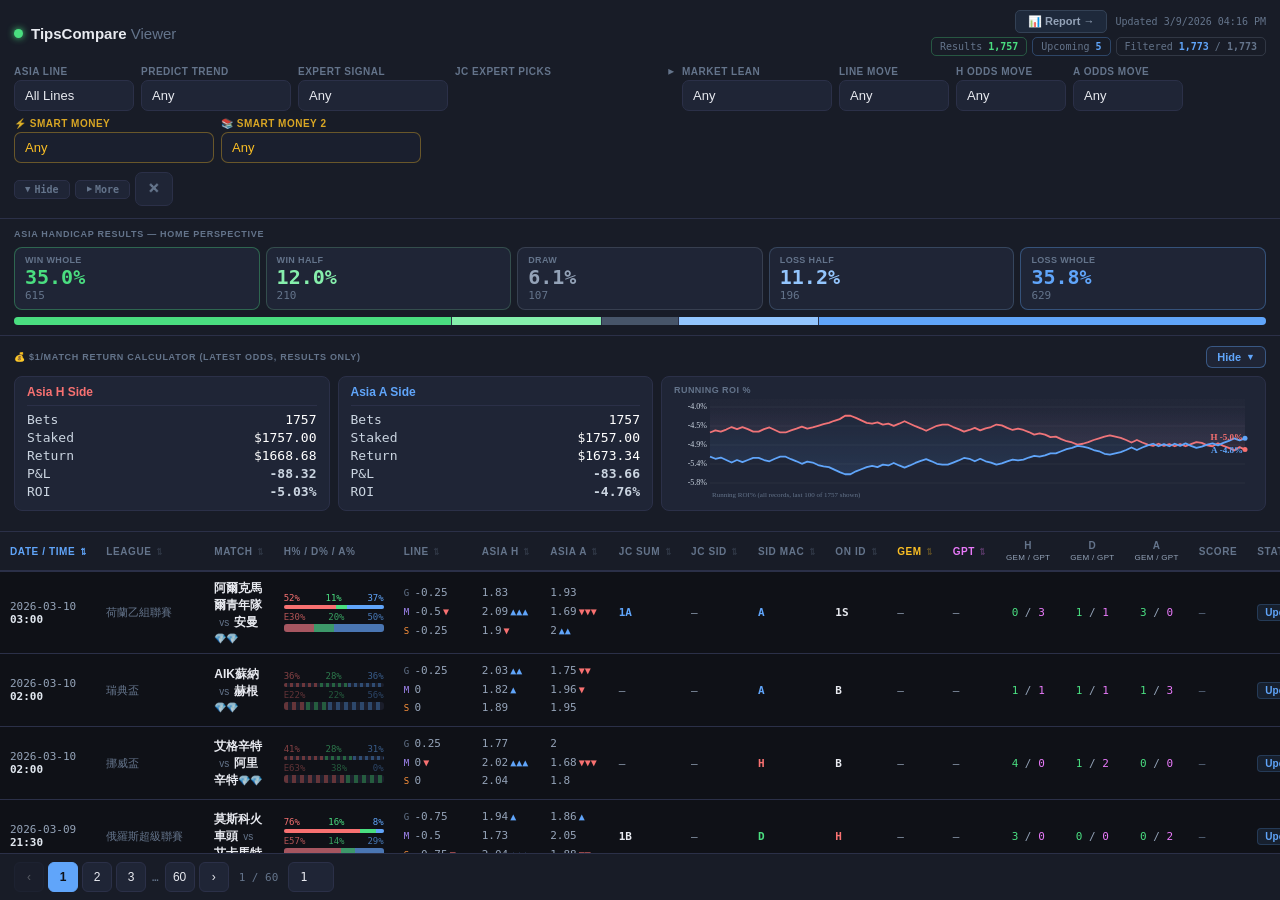
==== commit 91a58eef: "Add files via upload Architecting Smart Money 2 dropdown with nine trading rulesArchitecting Smart M" ====
--- a/index.html
+++ b/index.html
@@ -223,6 +223,23 @@
         <option value="sm14">💀 HKJC best AWAY price (lean Home)</option>
       </select>
     </div>
+    <div class="fg fg-smart" style="min-width:130px;max-width:200px">
+      <div class="fl">📚 Smart Money 2</div>
+      <select id="smartSelect2">
+        <option value="">Any</option>
+        <option disabled>── 📚 Book Rules — A bets ──</option>
+        <option value="br1">R1: h&gt;Mac, a&lt;Mac &amp; lean&lt;52% (A) −0.7%</option>
+        <option value="br3">R3: h&gt;Mac, a&gt;Mac &amp; lean&lt;48% (A) −0.9%</option>
+        <option value="br5">R5: h&gt;SBO, a&lt;SBO &amp; lean&lt;52% (A) −4.2%</option>
+        <option value="br7">R7: h&gt;both, a&lt;both (A) −2.3%</option>
+        <option disabled>── 📚 Book Rules — H bets ──</option>
+        <option value="br2">R2: h&lt;Mac, a&gt;Mac &amp; lean&gt;52% (H) −4.3%</option>
+        <option value="br4">R4: h&gt;Mac, a&gt;Mac &amp; lean&gt;52% (H) +7.1%</option>
+        <option value="br6">R6: h&lt;SBO, a&gt;SBO &amp; lean&gt;52% (H) +2.4%</option>
+        <option value="br8">R8: h&lt;both, a&gt;both &amp; lean&gt;52% (H) +3.3%</option>
+        <option value="br9">R9: Mac h&lt;SBO h, Mac a&gt;SBO a &amp; lean&gt;52% (H) +19.3%</option>
+      </select>
+    </div>
   </div>
 
   <!-- Persistent control bar — always visible -->
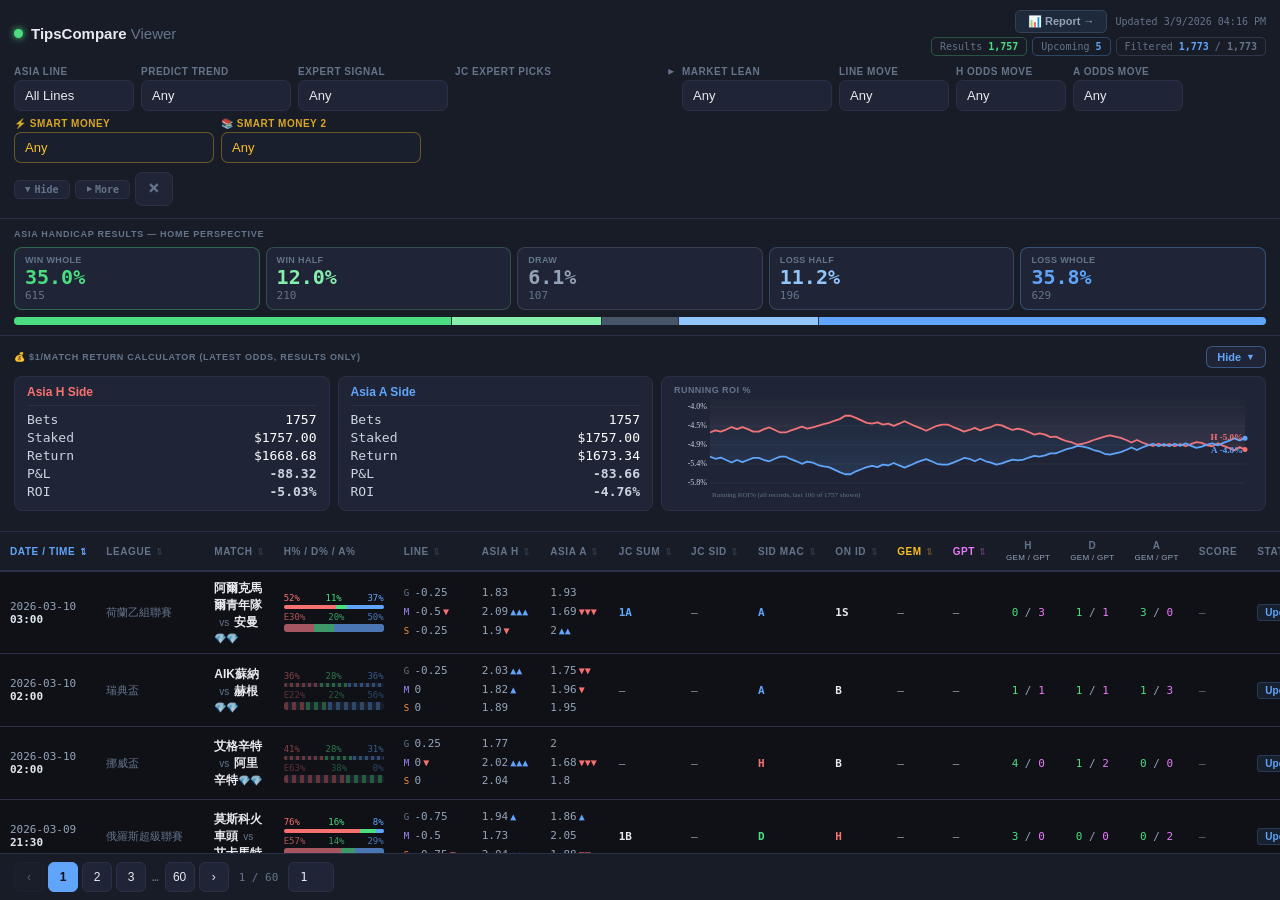
==== commit 52459ff8: "Add files via upload" ====
--- a/index.html
+++ b/index.html
@@ -232,12 +232,19 @@
         <option value="br3">R3: h&gt;Mac, a&gt;Mac &amp; lean&lt;48% (A) −0.9%</option>
         <option value="br5">R5: h&gt;SBO, a&lt;SBO &amp; lean&lt;52% (A) −4.2%</option>
         <option value="br7">R7: h&gt;both, a&lt;both (A) −2.3%</option>
+        <option value="br9">R9: Mac h&gt;SBO h, Mac a&lt;SBO a &amp; lean&lt;48% (A) +2.0%</option>
+        <option value="br11">R11: Mac h&lt;SBO h, Mac a&gt;SBO a &amp; lean&lt;48% (A) +2.4%</option>
         <option disabled>── 📚 Book Rules — H bets ──</option>
         <option value="br2">R2: h&lt;Mac, a&gt;Mac &amp; lean&gt;52% (H) −4.3%</option>
         <option value="br4">R4: h&gt;Mac, a&gt;Mac &amp; lean&gt;52% (H) +7.1%</option>
         <option value="br6">R6: h&lt;SBO, a&gt;SBO &amp; lean&gt;52% (H) +2.4%</option>
         <option value="br8">R8: h&lt;both, a&gt;both &amp; lean&gt;52% (H) +3.3%</option>
-        <option value="br9">R9: Mac h&lt;SBO h, Mac a&gt;SBO a &amp; lean&gt;52% (H) +19.3%</option>
+        <option value="br10">R10: Mac h&gt;SBO h, Mac a&lt;SBO a &amp; lean&gt;52% (H) +2.2%</option>
+        <option value="br12">R12: Mac h&lt;SBO h, Mac a&gt;SBO a &amp; lean&gt;52% (H) +19.3%</option>
+        <option disabled>── 📏 Effective Line Observations ──</option>
+        <option value="br13">R13: HKJC effLine ≤ −0.10 below Macau (H) −2.7%</option>
+        <option value="br15">R15: HKJC effLine within ±0.02 of SBO (A) −1.8% • L50 +1.9%</option>
+        <option value="br14">R14: HKJC effLine −0.10 to −0.05 below Macau (A) −0.6%</option>
       </select>
     </div>
   </div>
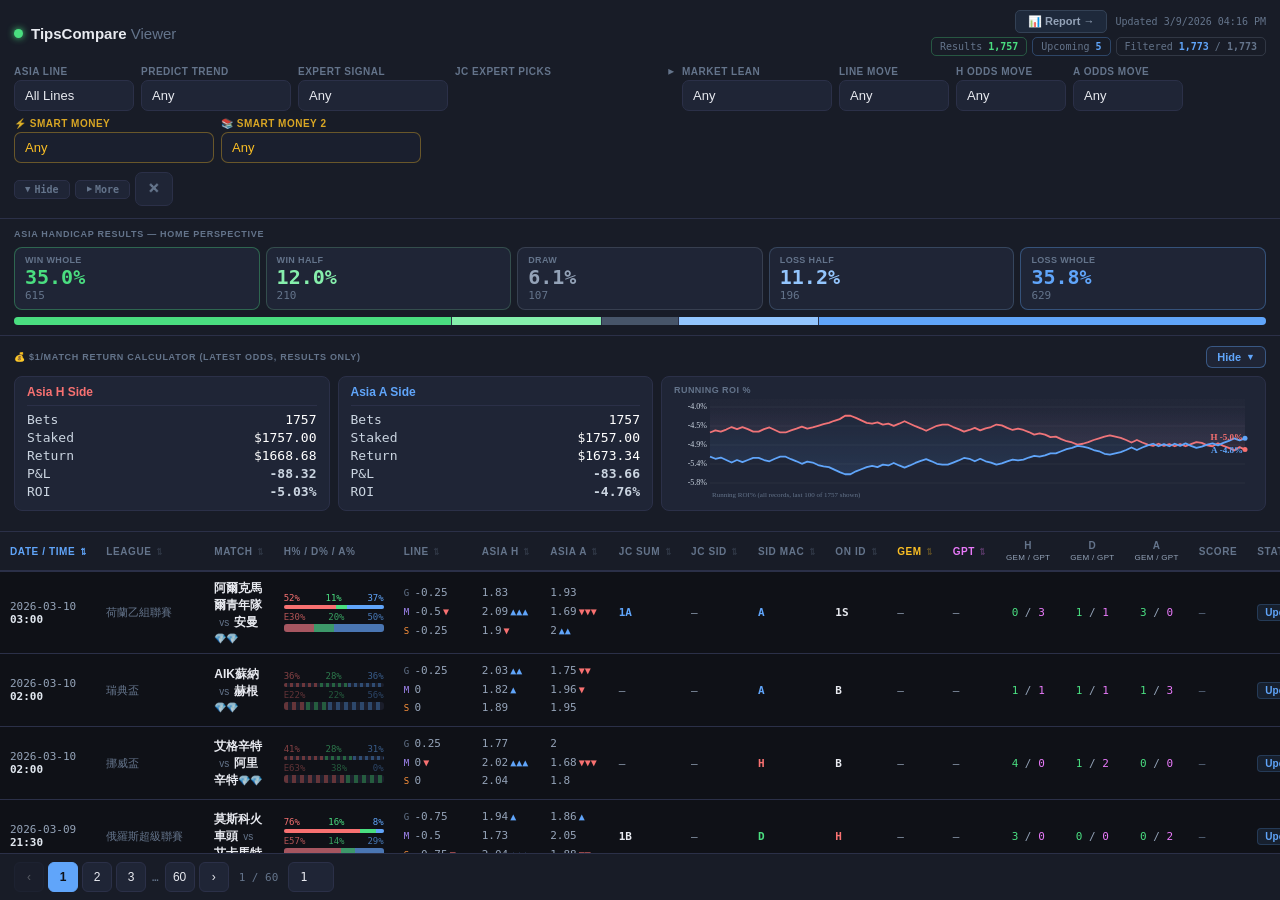
==== commit 40ac7cba: "Add files via upload Let me find the expert filter dropdown and add a tied option:Ran 2 commands, vi" ====
--- a/index.html
+++ b/index.html
@@ -101,6 +101,7 @@
         <option value="A-strong-e">A Backed (Expert A ≥ 50%)</option>
         <option value="A-vstrong-e">A Dominant (Expert A ≥ 67%)</option>
         <option value="A-ultra-e">A Overwhelming (Expert A ≥ 83%)</option>
+        <option value="tied">Tied (no strict majority across 6 experts)</option>
         <option disabled>── Band Signal ──</option>
         <option value="H-max-weak">H Max ≤54% (H leads, weak signal)</option>
         <option value="H-max-mod">H Max 55–59% (H leads, moderate)</option>
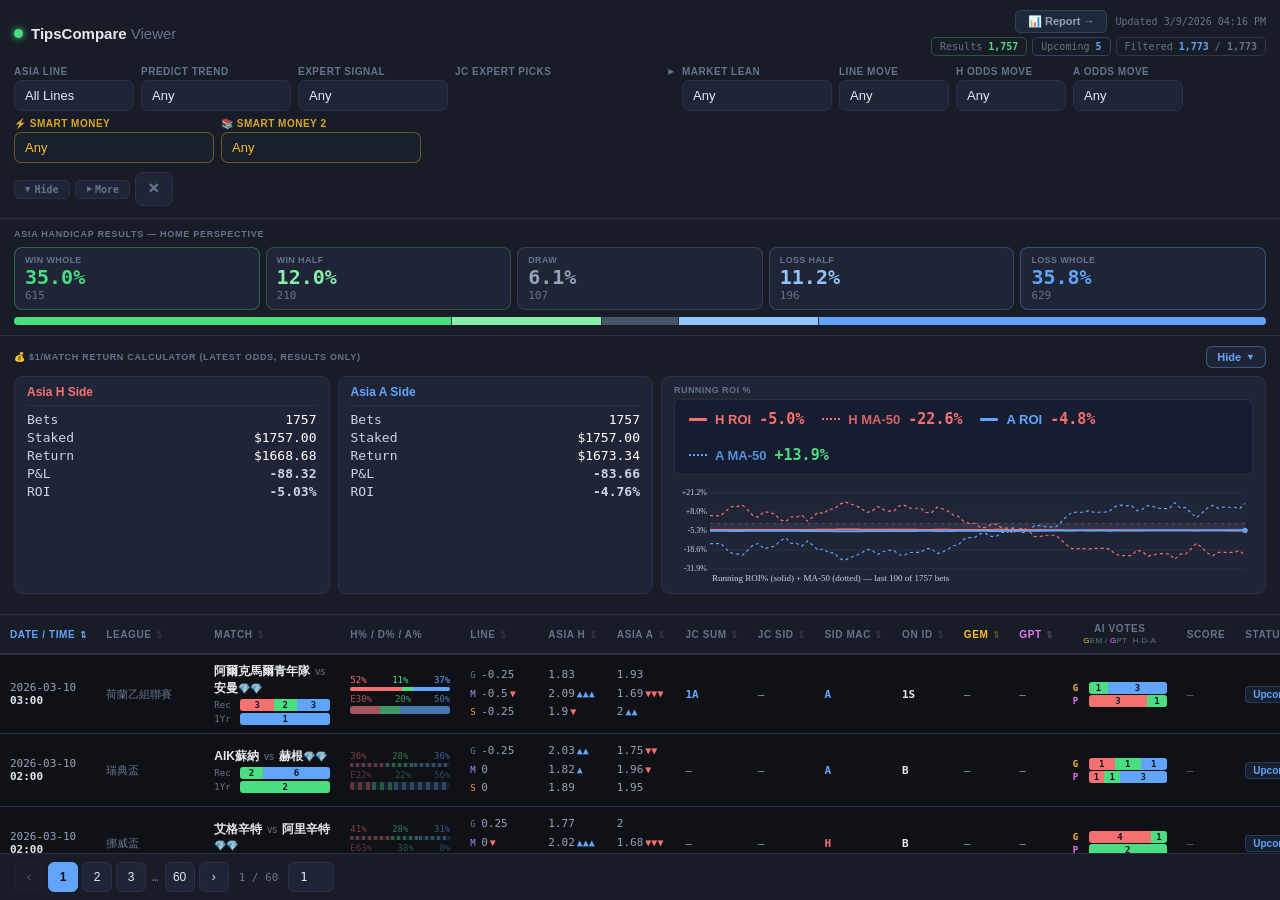
==== commit dd14a63e: "Add files via upload" ====
--- a/index.html
+++ b/index.html
@@ -335,9 +335,7 @@
       <th onclick="sortBy('TIPSONID')" id="th-TIPSONID">ON ID <span class="si">⇅</span></th>
       <th onclick="sortBy('TIPSGEM')" id="th-TIPSGEM" style="color:#fbbf24">Gem <span class="si">⇅</span></th>
       <th onclick="sortBy('TIPSGPT')" id="th-TIPSGPT" style="color:#e879f9">GPT <span class="si">⇅</span></th>
-      <th onclick="sortBy('GEMH')" id="th-GEMH" style="text-align:center">H<br><span style="font-size:8px;color:#94a3b8;font-weight:400;letter-spacing:.04em">Gem / GPT</span></th>
-      <th onclick="sortBy('GEMD')" id="th-GEMD" style="text-align:center">D<br><span style="font-size:8px;color:#94a3b8;font-weight:400;letter-spacing:.04em">Gem / GPT</span></th>
-      <th onclick="sortBy('GEMA')" id="th-GEMA" style="text-align:center">A<br><span style="font-size:8px;color:#94a3b8;font-weight:400;letter-spacing:.04em">Gem / GPT</span></th>
+      <th onclick="sortBy('GEMH')" id="th-GEMH" style="text-align:center">AI Votes<br><span style="font-size:8px;font-weight:400;letter-spacing:.04em"><span style="color:#fbbf24">G</span>em / <span style="color:#e879f9">G</span>PT&nbsp; H-D-A</span></th>
       <th>Score</th>
       <th>Status</th>
     </tr></thead>
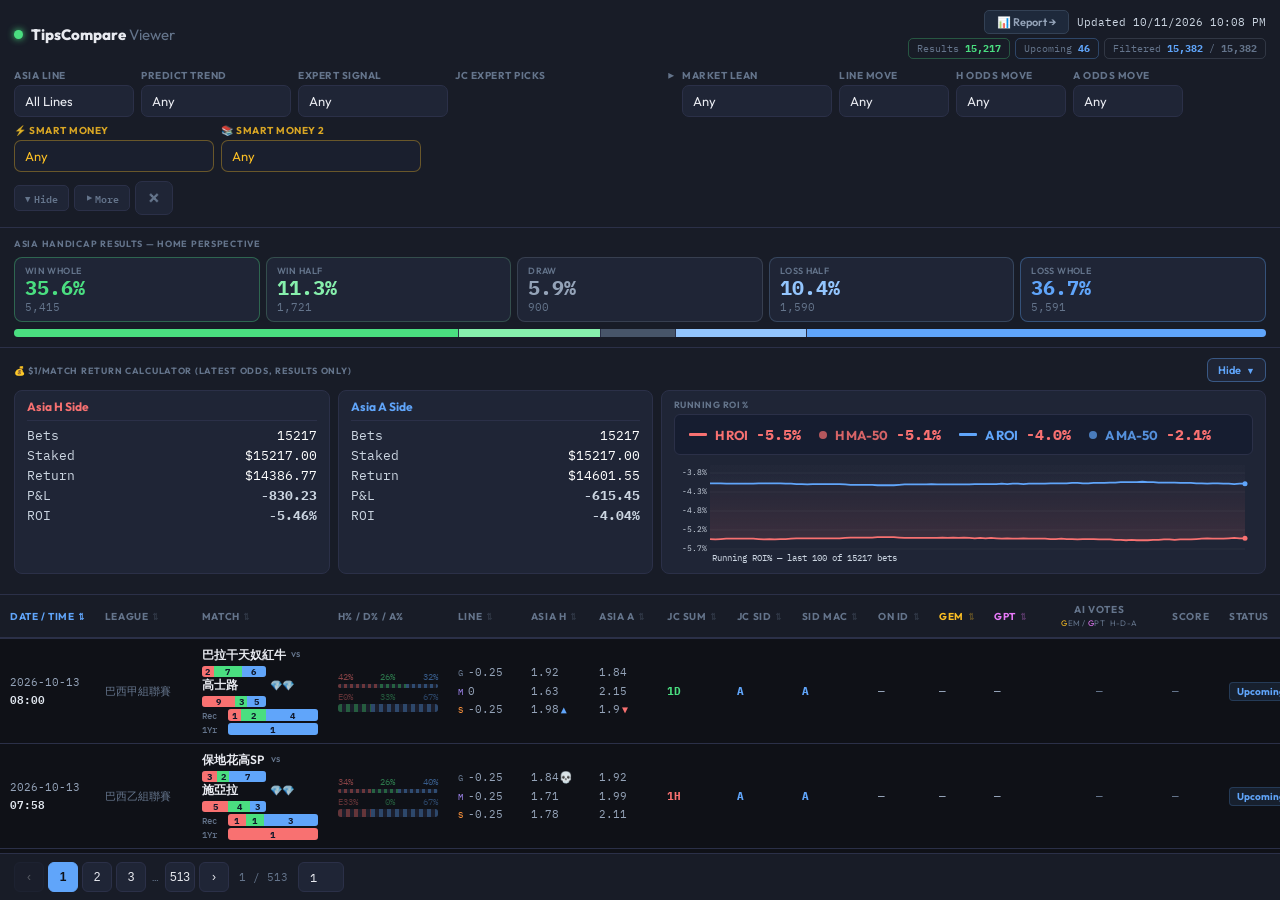
==== commit 797f2928: "Add files via upload" ====
--- a/index.html
+++ b/index.html
@@ -4,6 +4,9 @@
 <meta charset="UTF-8"/>
 <meta name="viewport" content="width=device-width, initial-scale=1.0, maximum-scale=1.0"/>
 <title>TipsCompare Viewer</title>
+<link rel="preconnect" href="https://fonts.googleapis.com"/>
+<link rel="preconnect" href="https://fonts.gstatic.com" crossorigin/>
+<link rel="stylesheet" href="https://fonts.googleapis.com/css2?family=IBM+Plex+Mono:wght@400;600;700&family=Outfit:wght@400;500;600;700;800;900&display=swap"/>
 <link rel="stylesheet" href="css/style.css"/>
 </head>
 <body>
@@ -306,10 +309,6 @@
   </div>
 </div>
 
-<!-- ML Predictions widget -->
-
-</div>
-
 <div id="loadingState"><div class="spinner"></div><span>Loading match data…</span></div>
 
 <div id="errorState">
@@ -361,6 +360,5 @@
 <script src="js/app.js"></script>
 <script src="js/render.js"></script>
 <script src="js/detail.js"></script>
-<script src="js/report-ml.js"></script>
 </body>
 </html>
--- a/css/style.css
+++ b/css/style.css
@@ -13,7 +13,7 @@
 .hstats{display:flex;gap:5px;flex-wrap:wrap}
 .hstat{padding:3px 8px;border-radius:5px;border:1px solid var(--border);color:var(--muted);font-family:var(--mono);font-size:10px;white-space:nowrap}
 .hstat b{color:var(--text)}
-.updated{font-size:10px;color:var(--muted);font-family:var(--mono);white-space:nowrap}
+.updated{font-size:11px;color:#cbd5e1;font-family:var(--mono);white-space:nowrap}
 
 /* FILTERS */
 .filter-header{display:flex;align-items:center;justify-content:space-between;margin-bottom:6px}
